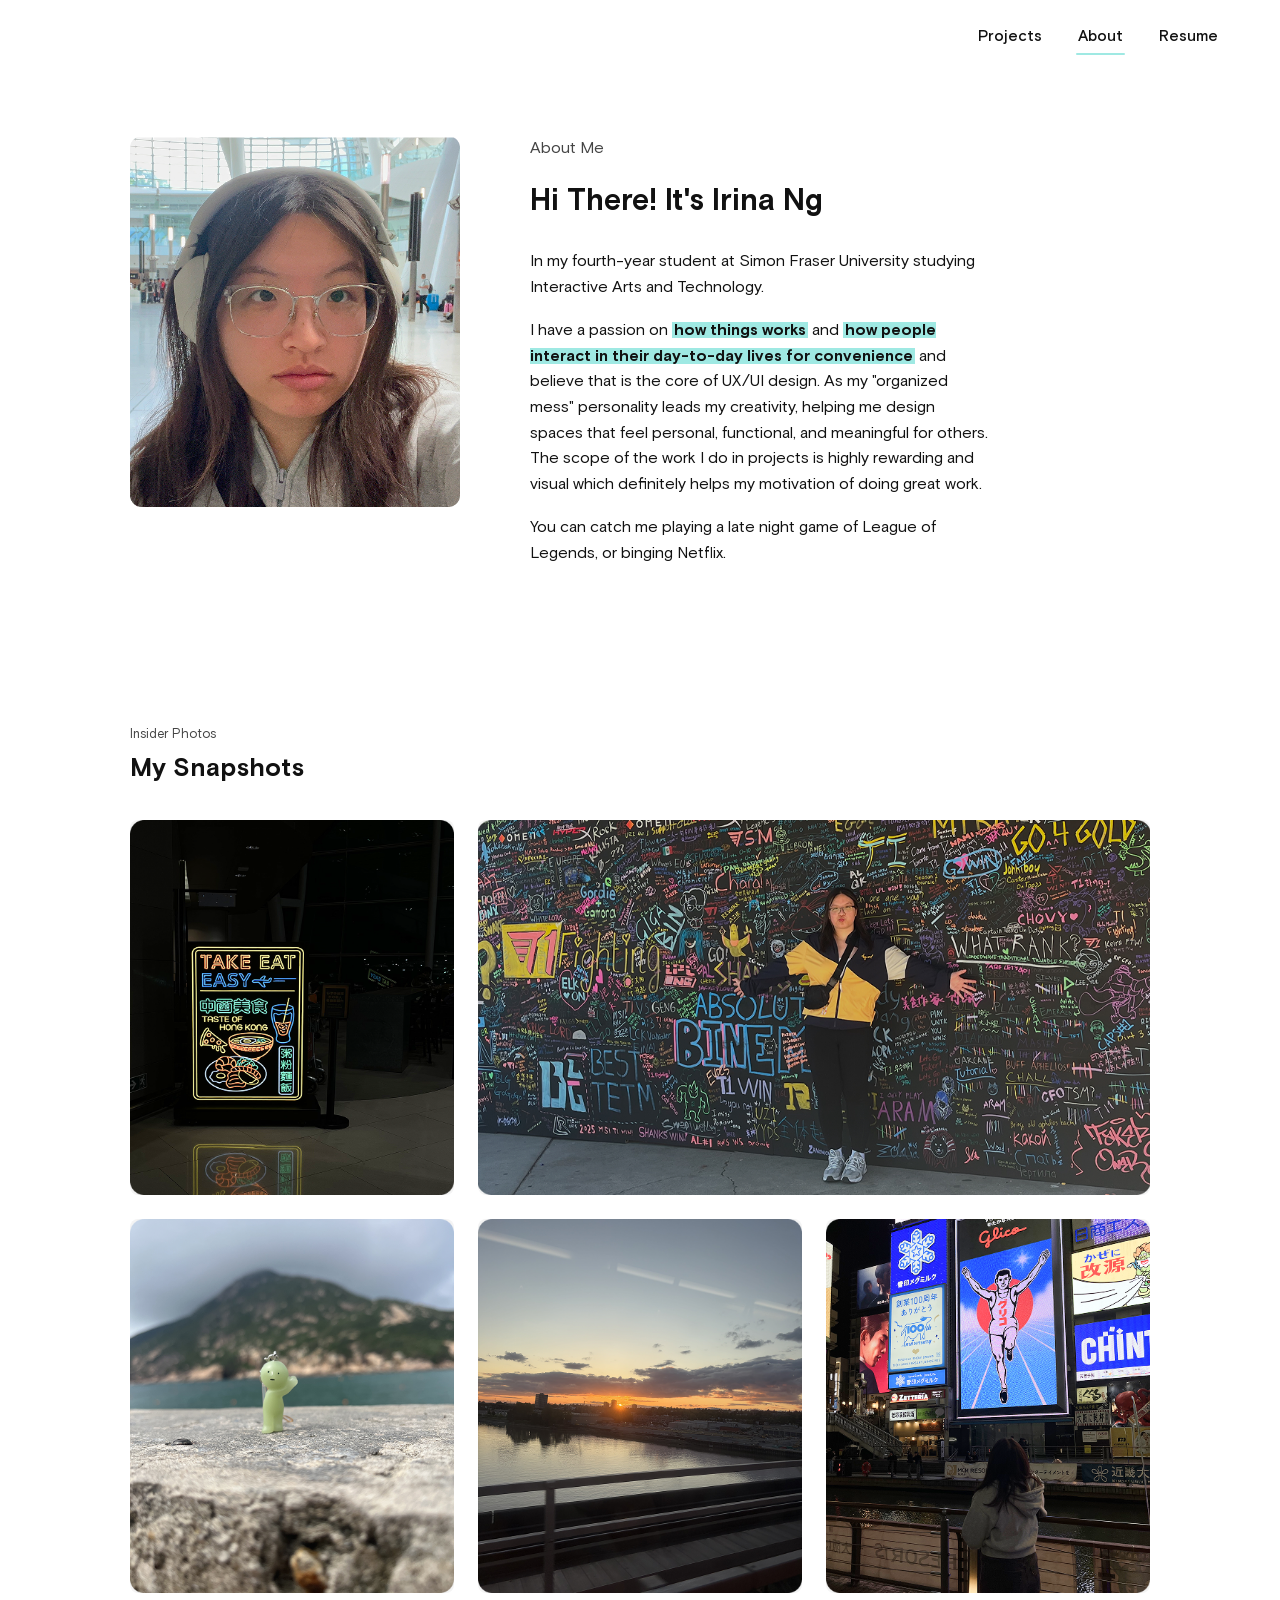
==== about.html @ c2bf8005 "claude input" ====
<!DOCTYPE html>
<html lang="en">
<head>
<meta charset="UTF-8">
<meta name="viewport" content="width=device-width, initial-scale=1.0">
<title>About — Irina Ng</title>
<link rel="stylesheet" href="css/style.css">
<link rel="stylesheet" href="css/about.css">
</head>
<body>

<a class="skip-link" href="#main-content">Skip to content</a>

<header class="site-header">
  <nav class="main-nav" aria-label="Primary">
    <a href="index.html#projects">Projects</a>
    <a href="about.html" aria-current="page">About</a>
    <a href="index.html#resume">Resume</a>
  </nav>
</header>

<main id="main-content" class="about-page">

  <section class="about-intro">
    <div class="about-photo">
      <img src="assets/images/about-profile.png" alt="Portrait of Irina Ng wearing glasses and headphones">
    </div>
    <div class="about-text">
      <p class="row-label">About Me</p>
      <h1>Hi There! It's Irina Ng</h1>
      <p>
        In my fourth-year student at Simon Fraser University studying
        Interactive Arts and Technology.
      </p>
      <p>
        I have a passion on <span class="highlight">how things works</span> and
        <span class="highlight">how people interact in their day-to-day lives
        for convenience</span> and believe that is the core of UX/UI design. As
        my "organized mess" personality leads my creativity, helping me design
        spaces that feel personal, functional, and meaningful for others. The
        scope of the work I do in projects is highly rewarding and visual which
        definitely helps my motivation of doing great work.
      </p>
      <p>
        You can catch me playing a late night game of League of Legends, or
        binging Netflix.
      </p>
    </div>
  </section>

  <section class="about-snapshots">
    <p class="row-label">Insider Photos</p>
    <h2>My Snapshots</h2>

    <div class="snapshot-grid">
      <div class="snapshot tall">
        <img src="assets/images/about-snap-neon-sign.png" alt="Glowing neon sign reading Take Eat Easy, Taste of Hong Kong">
      </div>
      <div class="snapshot wide">
        <img src="assets/images/about-snap-mural.png" alt="Irina standing in front of a colourful graffiti wall">
      </div>
      <div class="snapshot">
        <img src="assets/images/about-snap-figurine.png" alt="Small green figurine on a stone ledge with mountains in the background">
      </div>
      <div class="snapshot">
        <img src="assets/images/about-snap-sunset.png" alt="Sunset over a river seen from a SkyTrain platform">
      </div>
      <div class="snapshot">
        <img src="assets/images/about-snap-osaka.png" alt="Person looking up at neon billboards including the Glico running man sign in Osaka">
      </div>
    </div>
  </section>

</main>

<script>
  const header = document.querySelector('.site-header');
  const onScroll = () => header.classList.toggle('is-scrolled', window.scrollY > 8);
  document.addEventListener('scroll', onScroll, { passive: true });
  onScroll();
</script>

</body>
</html>
---- css/style.css ----
@font-face {
  font-family: 'Basis Grotesque Arabic Pro';
  src: url('../assets/fonts/BasisGrotesqueArabicPro-Regular.ttf') format('truetype');
  font-weight: 400;
  font-style: normal;
}

@font-face {
  font-family: 'Basis Grotesque Arabic Pro';
  src: url('../assets/fonts/BasisGrotesqueArabicPro-Medium.ttf') format('truetype');
  font-weight: 500;
  font-style: normal;
}

@font-face {
  font-family: 'Basis Grotesque Arabic Pro';
  src: url('../assets/fonts/BasisGrotesqueArabicPro-Bold.ttf') format('truetype');
  font-weight: 700;
  font-style: normal;
}

:root {
  --highlight: #9fe9e3;
  --black: #111111;
  --text-muted: #444444;
  --max-width: 1140px;
  --font-main: 'Basis Grotesque Arabic Pro', 'Inter', sans-serif;
}

* {
  margin: 0;
  padding: 0;
  box-sizing: border-box;
}

body {
  font-family: var(--font-main);
  color: var(--black);
  line-height: 1.5;
}

a {
  text-decoration: none;
  color: inherit;
}

/* Skip link */
.skip-link {
  position: absolute;
  left: 16px;
  top: -60px;
  background: var(--black);
  color: #fff;
  padding: 10px 18px;
  border-radius: 6px;
  font-size: 0.9rem;
  font-weight: 600;
  z-index: 1000;
  transition: top 0.2s ease;
}

.skip-link:focus {
  top: 16px;
}

/* Header */
.site-header {
  position: sticky;
  top: 0;
  z-index: 100;
  display: flex;
  justify-content: flex-end;
  align-items: center;
  padding: 22px 60px;
  background: rgba(255, 255, 255, 0.75);
  backdrop-filter: blur(10px);
  -webkit-backdrop-filter: blur(10px);
  border-bottom: 1px solid transparent;
  transition: border-color 0.25s ease, box-shadow 0.25s ease;
}

.site-header.is-scrolled {
  border-bottom-color: rgba(17, 17, 17, 0.08);
  box-shadow: 0 4px 16px rgba(0, 0, 0, 0.04);
}

.main-nav {
  display: flex;
  gap: 32px;
  font-size: 0.95rem;
}

.main-nav a {
  position: relative;
  padding: 4px 2px;
  font-weight: 500;
  transition: color 0.2s ease;
}

.main-nav a::after {
  content: "";
  position: absolute;
  left: 0;
  bottom: -2px;
  width: 0;
  height: 2px;
  background-color: var(--highlight);
  border-radius: 2px;
  transition: width 0.25s ease;
}

.main-nav a:hover {
  color: var(--black);
}

.main-nav a:hover::after,
.main-nav a:focus-visible::after,
.main-nav a[aria-current="page"]::after {
  width: 100%;
}

.main-nav a:focus-visible,
.skip-link:focus-visible,
.btn:focus-visible {
  outline: 2px solid #111;
  outline-offset: 3px;
  border-radius: 4px;
}

@media (prefers-reduced-motion: reduce) {
  .main-nav a,
  .main-nav a::after,
  .site-header,
  .skip-link {
    transition: none;
  }
}

/* Hero */
.hero {
  max-width: 760px;
  margin: 40px auto 100px;
  text-align: center;
  padding: 0 20px;
}

.hero-greeting {
  font-size: 0.85rem;
  color: var(--text-muted);
  margin-bottom: 18px;
}

.hero-title {
  font-family: var(--font-main);
  font-weight: 500;
  font-size: 1.9rem;
  line-height: 1.45;
  margin-bottom: 32px;
}

.highlight {
  background-color: var(--highlight);
  font-weight: 700;
  padding: 0 4px;
}

.btn {
  display: inline-block;
  background-color: var(--black);
  color: #fff;
  font-family: var(--font-main);
  font-weight: 600;
  font-size: 0.9rem;
  padding: 12px 28px;
  border-radius: 8px;
}

/* Projects */
.projects {
  max-width: var(--max-width);
  margin: 0 auto;
  padding: 0 60px 120px;
  display: flex;
  flex-direction: column;
  gap: 100px;
}

.project {
  display: grid;
  grid-template-columns: 400px 1fr;
  gap: 60px;
  align-items: center;
}

.project-image {
  border: 1px solid #ddd;
  border-radius: 6px;
  overflow: hidden;
}

.project-image img {
  display: block;
  width: 100%;
  height: auto;
}

.project-image.portrait {
  max-width: 400px;
}

.project-info h2 {
  font-family: var(--font-main);
  font-weight: 700;
  font-size: 1.6rem;
  margin-bottom: 8px;
}

.project-tag {
  font-size: 0.85rem;
  color: var(--text-muted);
  margin-bottom: 18px;
}

.project-desc {
  font-size: 1rem;
  color: var(--black);
  max-width: 480px;
  margin-bottom: 24px;
}

/* Responsive */
@media (max-width: 800px) {
  .site-header {
    padding: 20px 24px;
    justify-content: center;
  }

  .hero-title {
    font-size: 1.6rem;
  }

  .project {
    grid-template-columns: 1fr;
    gap: 24px;
    text-align: center;
  }

  .project-image,
  .project-image.portrait {
    max-width: 320px;
    margin: 0 auto;
  }

  .project-desc {
    margin: 0 auto 24px;
  }
}
---- css/about.css ----
.about-page {
  max-width: var(--max-width);
  margin: 0 auto;
  padding: 60px 60px 120px;
}

.row-label {
  font-size: 0.8rem;
  color: var(--text-muted);
}

/* Intro */
.about-intro {
  display: grid;
  grid-template-columns: 330px 1fr;
  gap: 70px;
  align-items: start;
  margin-bottom: 140px;
}

.about-photo img {
  width: 100%;
  display: block;
  border-radius: 6px;
  object-fit: cover;
}

.about-text h1 {
  font-size: 1.9rem;
  font-weight: 700;
  margin: 6px 0 24px;
}

.about-text p {
  font-size: 1rem;
  line-height: 1.6;
  margin-bottom: 18px;
  max-width: 460px;
}

.about-text .highlight {
  background-color: var(--highlight);
  padding: 0 2px;
}

/* Snapshots */
.about-snapshots h2 {
  font-size: 1.6rem;
  font-weight: 700;
  margin: 6px 0 32px;
}

.snapshot-grid {
  display: grid;
  grid-template-columns: repeat(3, 1fr);
  gap: 24px;
}

.snapshot {
  border-radius: 8px;
  overflow: hidden;
  background: #f4f4f4;
}

.snapshot img {
  width: 100%;
  height: 100%;
  display: block;
  object-fit: cover;
}

.snapshot.tall {
  grid-row: 1;
  grid-column: 1;
}

.snapshot.wide {
  grid-row: 1;
  grid-column: 2 / span 2;
}

.snapshot-placeholder {
  display: flex;
  align-items: center;
  justify-content: center;
  border: 1px dashed #ccc;
  color: var(--text-muted);
  font-size: 0.85rem;
  min-height: 180px;
}

@media (max-width: 800px) {
  .about-page {
    padding: 40px 24px 80px;
  }

  .about-intro {
    grid-template-columns: 1fr;
    gap: 32px;
    margin-bottom: 80px;
  }

  .about-photo img {
    max-width: 280px;
  }

  .snapshot-grid {
    grid-template-columns: 1fr;
  }

  .snapshot.tall,
  .snapshot.wide,
  .snapshot:nth-of-type(3),
  .snapshot:nth-of-type(4),
  .snapshot:nth-of-type(5) {
    grid-row: auto;
    grid-column: auto;
  }
}
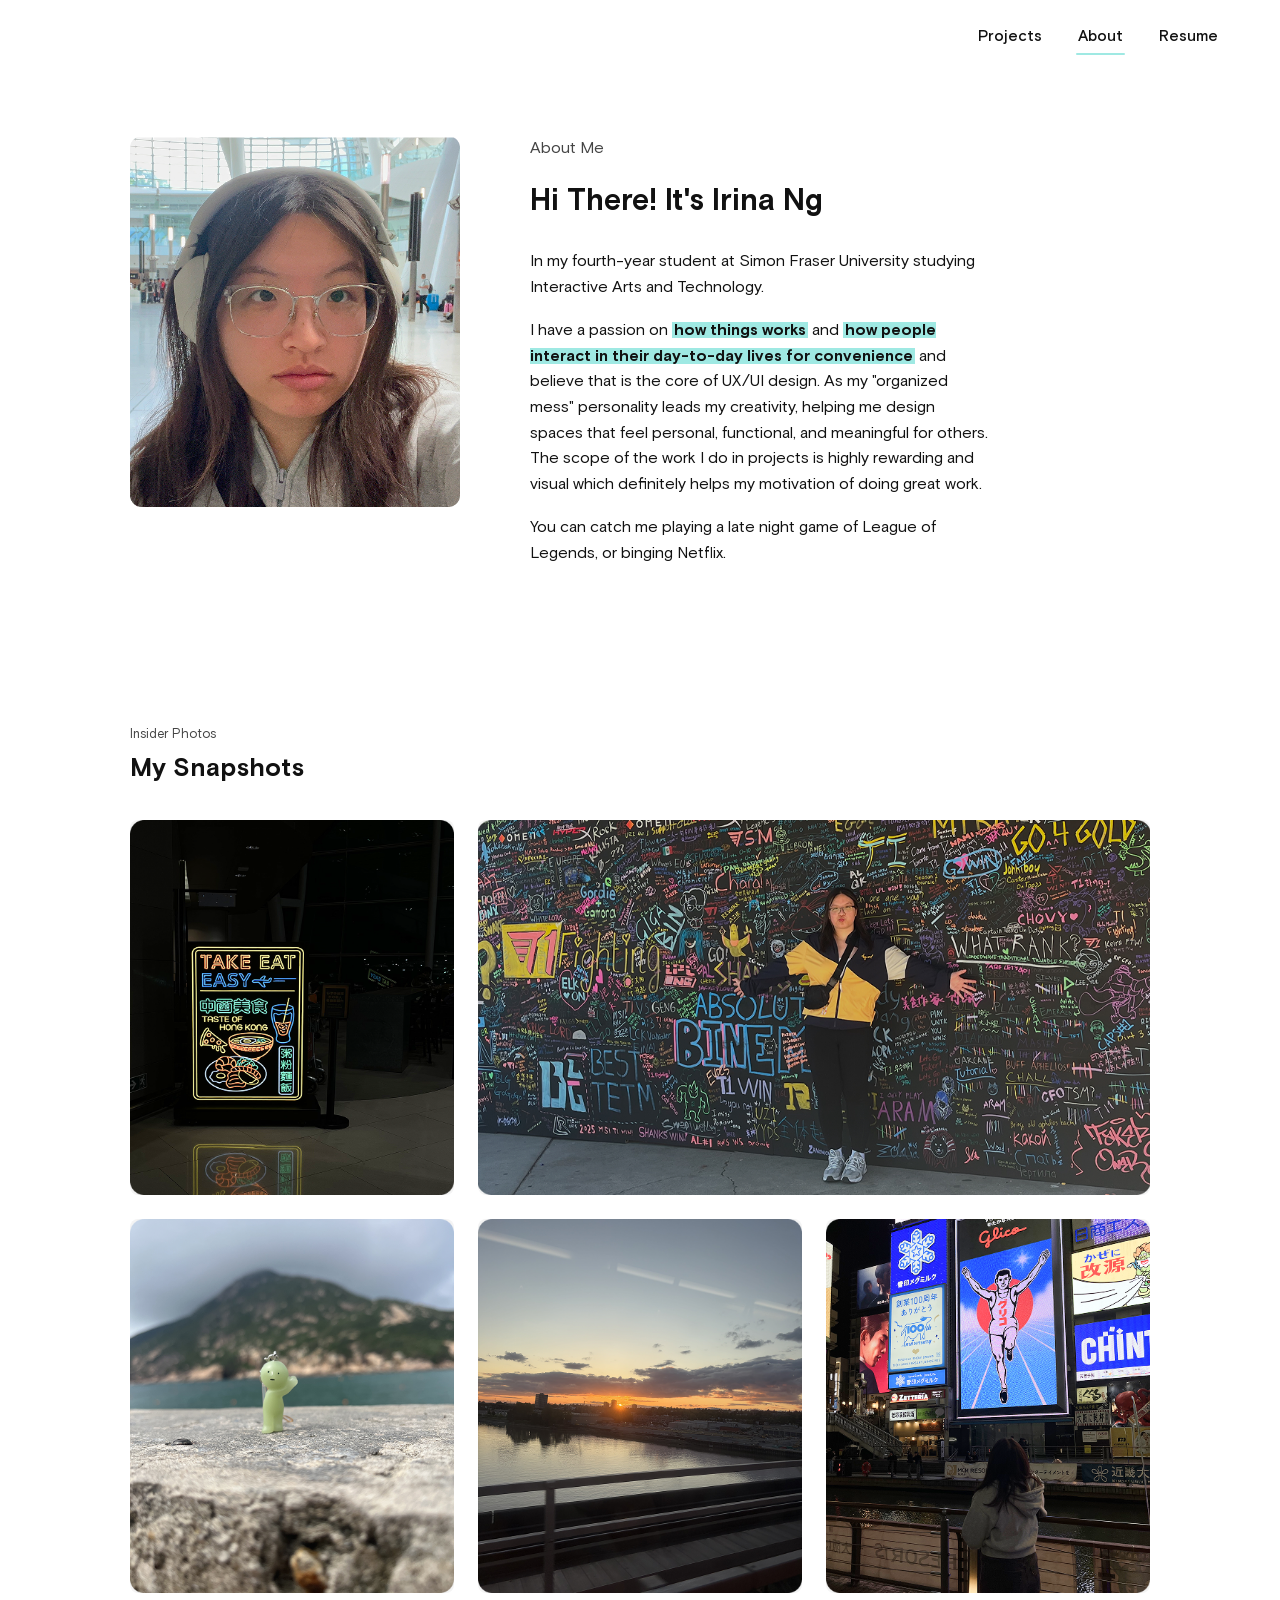
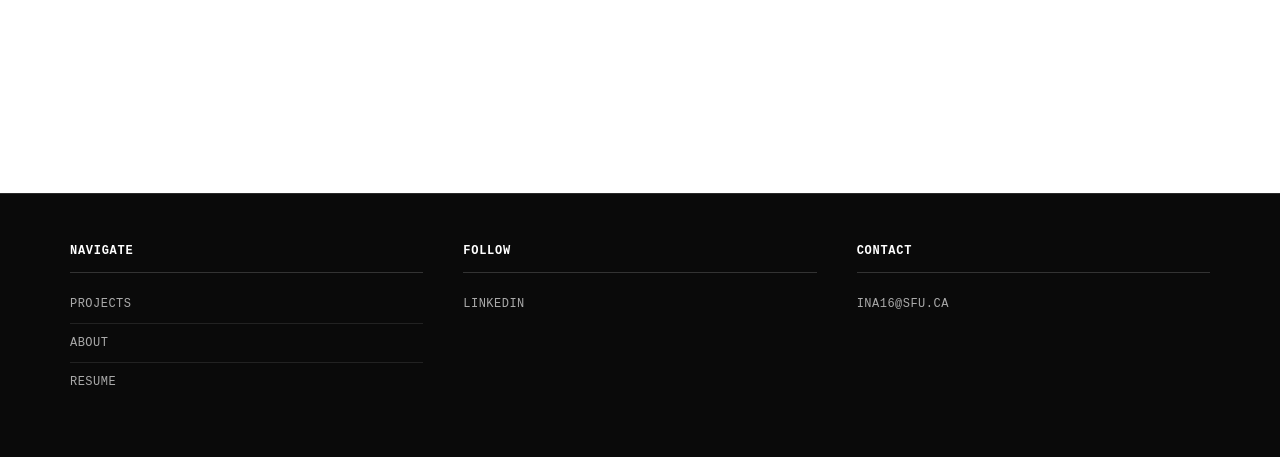
==== commit d1560bf7: "." ====
--- a/about.html
+++ b/about.html
@@ -6,6 +6,7 @@
 <title>About — Irina Ng</title>
 <link rel="stylesheet" href="css/style.css">
 <link rel="stylesheet" href="css/about.css">
+<link rel="stylesheet" href="css/footer.css">
 </head>
 <body>
 
@@ -15,7 +16,7 @@
   <nav class="main-nav" aria-label="Primary">
     <a href="index.html#projects">Projects</a>
     <a href="about.html" aria-current="page">About</a>
-    <a href="index.html#resume">Resume</a>
+    <a href="assets/files/Irina-Ng-Resume.pdf" target="_blank" rel="noopener">Resume</a>
   </nav>
 </header>
 
@@ -73,6 +74,31 @@
 
 </main>
 
+<footer class="site-footer">
+  <div class="footer-grid">
+    <div class="footer-col">
+      <h3>Navigate</h3>
+      <ul>
+        <li><a href="index.html#projects">Projects</a></li>
+        <li><a href="about.html">About</a></li>
+        <li><a href="assets/files/Irina-Ng-Resume.pdf" target="_blank" rel="noopener">Resume</a></li>
+      </ul>
+    </div>
+    <div class="footer-col">
+      <h3>Follow</h3>
+      <ul>
+        <li><a href="https://www.linkedin.com/in/irina-ng/" target="_blank" rel="noopener">LinkedIn</a></li>
+      </ul>
+    </div>
+    <div class="footer-col">
+      <h3>Contact</h3>
+      <ul>
+        <li><a href="mailto:ina16@sfu.ca">ina16@sfu.ca</a></li>
+      </ul>
+    </div>
+  </div>
+</footer>
+
 <script>
   const header = document.querySelector('.site-header');
   const onScroll = () => header.classList.toggle('is-scrolled', window.scrollY > 8);
--- a/css/style.css
+++ b/css/style.css
@@ -173,6 +173,25 @@
   font-size: 0.9rem;
   padding: 12px 28px;
   border-radius: 8px;
+  transition: transform 0.2s ease, box-shadow 0.2s ease, background-color 0.2s ease;
+}
+
+.btn:hover,
+.btn:focus-visible {
+  background-color: #2a2a2a;
+  transform: translateY(-2px);
+  box-shadow: 0 6px 16px rgba(0, 0, 0, 0.18);
+}
+
+.btn:active {
+  transform: translateY(0);
+  box-shadow: 0 2px 6px rgba(0, 0, 0, 0.15);
+}
+
+@media (prefers-reduced-motion: reduce) {
+  .btn {
+    transition: none;
+  }
 }
 
 /* Projects */
--- a/css/footer.css
+++ b/css/footer.css
@@ -0,0 +1,65 @@
+.site-footer {
+  background: #0a0a0a;
+  color: #fff;
+  padding: 48px 60px 56px;
+  border-top: 1px solid #2a2a2a;
+  margin-top: 80px;
+}
+
+.footer-grid {
+  display: grid;
+  grid-template-columns: repeat(3, 1fr);
+  gap: 40px;
+  max-width: var(--max-width);
+  margin: 0 auto;
+}
+
+.footer-col h3 {
+  font-family: 'Courier New', monospace;
+  font-size: 0.75rem;
+  font-weight: 700;
+  letter-spacing: 0.06em;
+  text-transform: uppercase;
+  padding-bottom: 12px;
+  border-bottom: 1px solid #333;
+  margin-bottom: 12px;
+}
+
+.footer-col ul {
+  list-style: none;
+}
+
+.footer-col li {
+  border-bottom: 1px solid #222;
+}
+
+.footer-col li:last-child {
+  border-bottom: none;
+}
+
+.footer-col a {
+  display: block;
+  font-family: 'Courier New', monospace;
+  font-size: 0.75rem;
+  letter-spacing: 0.04em;
+  text-transform: uppercase;
+  color: #aaa;
+  padding: 10px 0;
+  transition: color 0.2s ease;
+}
+
+.footer-col a:hover,
+.footer-col a:focus-visible {
+  color: #fff;
+}
+
+@media (max-width: 800px) {
+  .site-footer {
+    padding: 40px 24px 48px;
+  }
+
+  .footer-grid {
+    grid-template-columns: 1fr;
+    gap: 32px;
+  }
+}
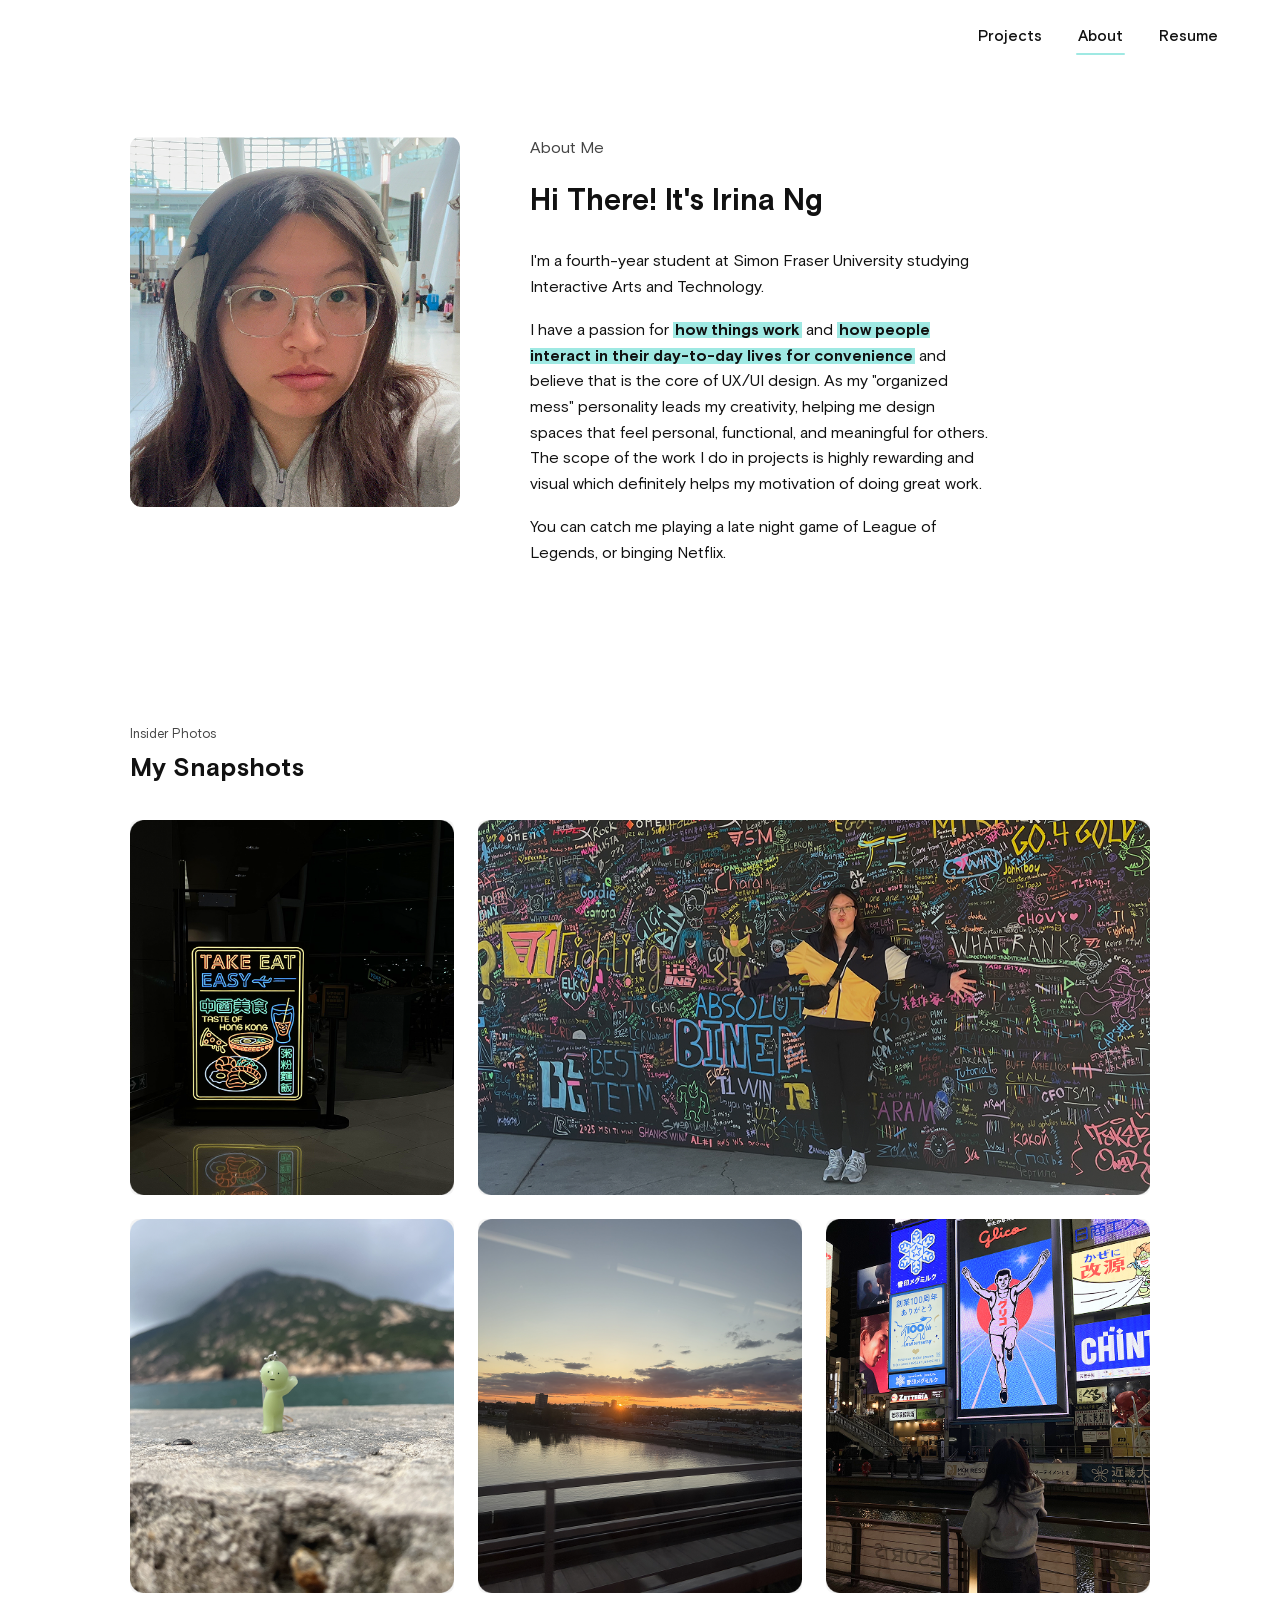
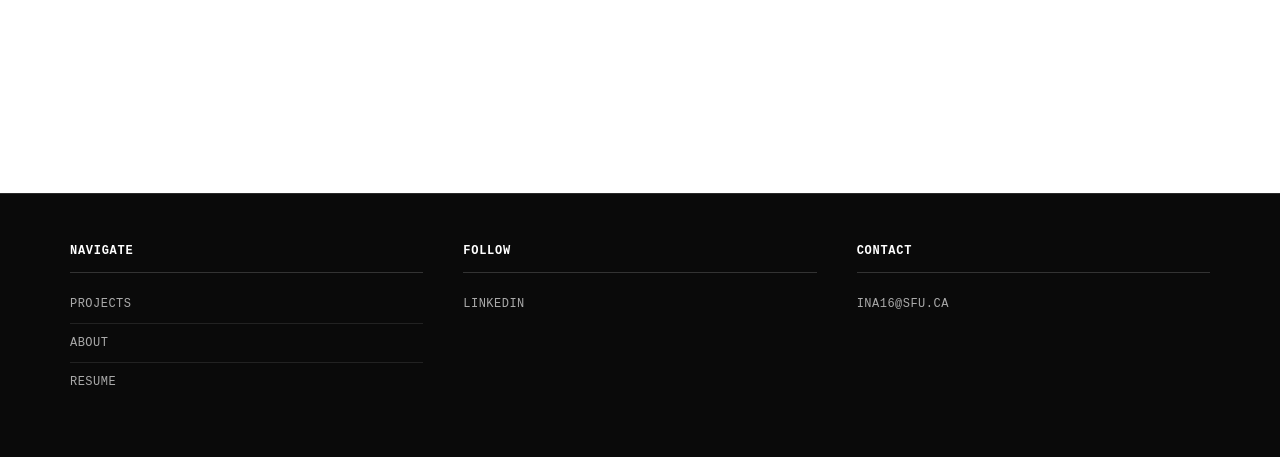
==== commit 7d6bd6ea: "." ====
--- a/about.html
+++ b/about.html
@@ -30,11 +30,11 @@
       <p class="row-label">About Me</p>
       <h1>Hi There! It's Irina Ng</h1>
       <p>
-        In my fourth-year student at Simon Fraser University studying
+        I'm a fourth-year student at Simon Fraser University studying
         Interactive Arts and Technology.
       </p>
       <p>
-        I have a passion on <span class="highlight">how things works</span> and
+        I have a passion for <span class="highlight">how things work</span> and
         <span class="highlight">how people interact in their day-to-day lives
         for convenience</span> and believe that is the core of UX/UI design. As
         my "organized mess" personality leads my creativity, helping me design
--- a/css/style.css
+++ b/css/style.css
@@ -138,14 +138,58 @@
 
 /* Hero */
 .hero {
-  max-width: 760px;
+  position: relative;
+  width: 60%;
+  max-width: 1000px;
   margin: 40px auto 100px;
   text-align: center;
   padding: 0 20px;
 }
 
+.hero-icon {
+  position: absolute;
+  width: 28px;
+  height: 28px;
+  fill: none;
+  stroke: var(--black);
+  stroke-width: 1.5;
+  stroke-linecap: round;
+  stroke-linejoin: round;
+  opacity: 0.55;
+}
+
+.hero-icon--cursor {
+  top: -10px;
+  left: 0;
+  transform: rotate(-12deg);
+  fill: var(--highlight);
+  stroke: var(--black);
+}
+
+.hero-icon--search {
+  top: 30px;
+  right: -10px;
+}
+
+.hero-icon--access {
+  bottom: 20px;
+  left: -30px;
+}
+
+.hero-icon--spark {
+  bottom: -20px;
+  right: 30px;
+  stroke: #2f9e94;
+}
+
+@media (max-width: 800px) {
+  .hero-icon {
+    display: none;
+  }
+}
+
 .hero-greeting {
-  font-size: 0.85rem;
+  font-size: 1rem;
   color: var(--text-muted);
   margin-bottom: 18px;
 }
@@ -153,8 +197,8 @@
 .hero-title {
   font-family: var(--font-main);
   font-weight: 500;
-  font-size: 1.9rem;
-  line-height: 1.45;
+  font-size: 2.6rem;
+  line-height: 1.4;
   margin-bottom: 32px;
 }
 
@@ -254,6 +298,10 @@
     justify-content: center;
   }
 
+  .hero {
+    width: 100%;
+  }
+
   .hero-title {
     font-size: 1.6rem;
   }
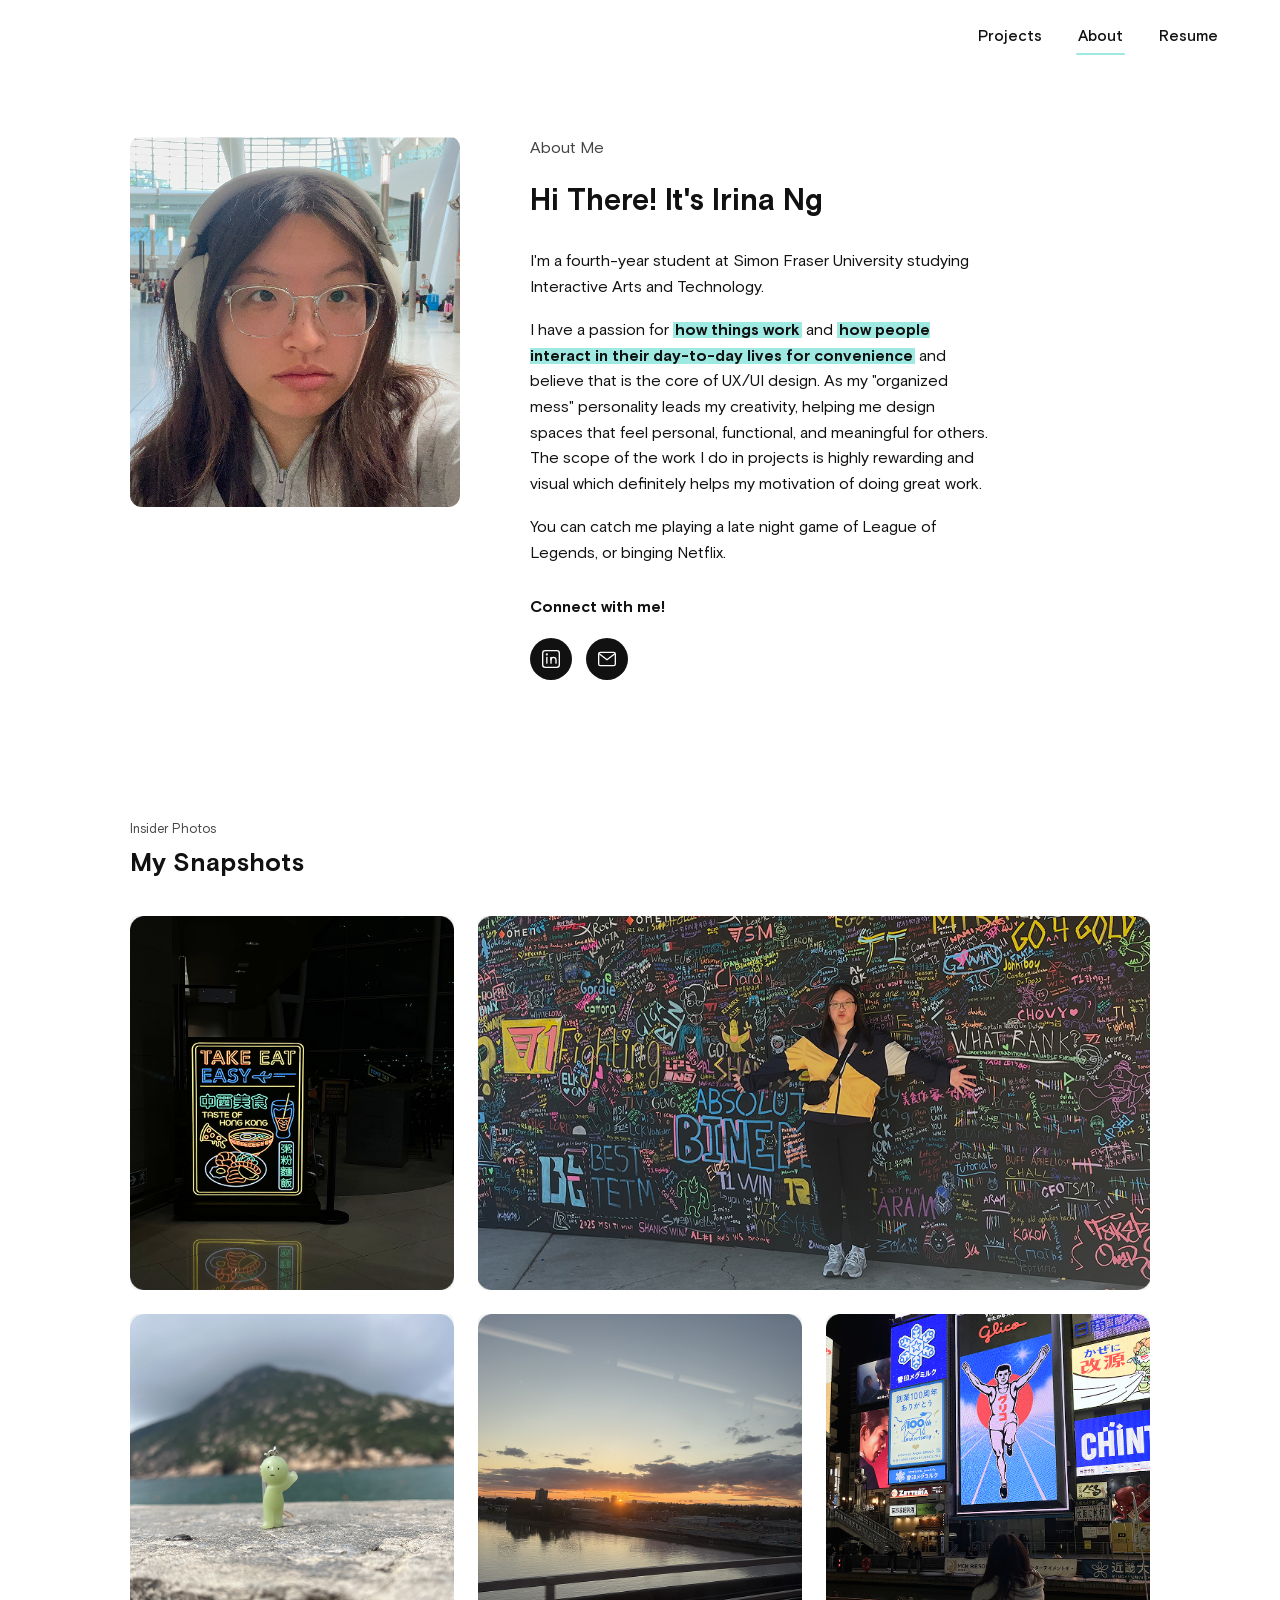
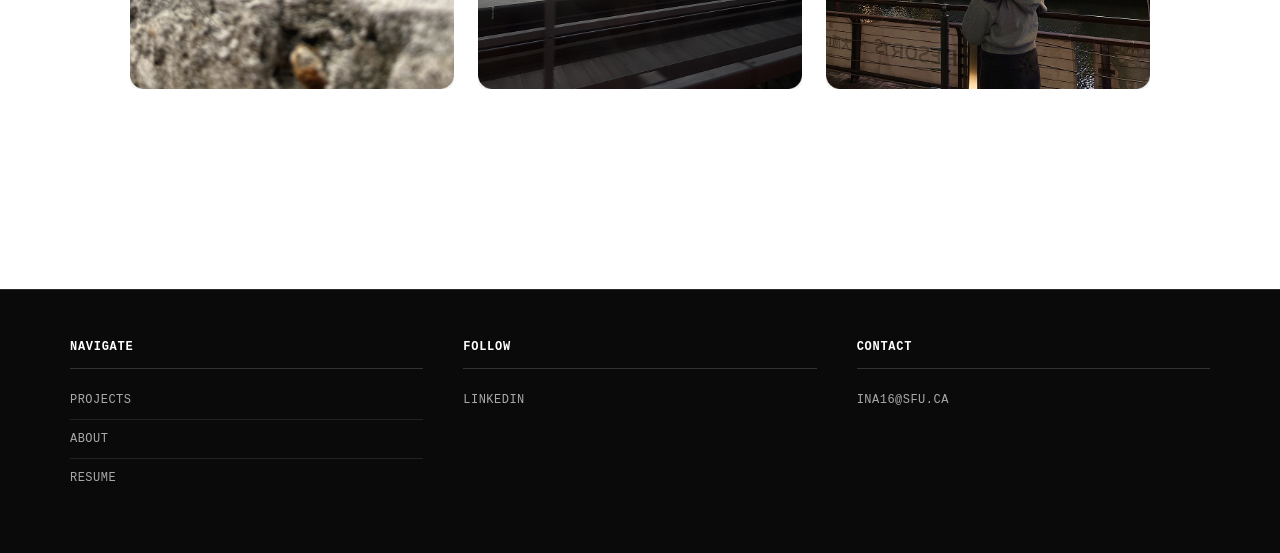
==== commit 5ad34e7f: "chagning fonts" ====
--- a/about.html
+++ b/about.html
@@ -46,6 +46,27 @@
         You can catch me playing a late night game of League of Legends, or
         binging Netflix.
       </p>
+
+      <div class="connect">
+        <p class="connect-label">Connect with me!</p>
+        <div class="connect-icons">
+          <a href="https://www.linkedin.com/in/irina-ng/" target="_blank" rel="noopener" aria-label="Irina's LinkedIn profile" class="connect-icon">
+            <svg viewBox="0 0 24 24" aria-hidden="true">
+              <rect x="2" y="2" width="20" height="20" rx="3"/>
+              <line x1="7" y1="10" x2="7" y2="17"/>
+              <circle cx="7" cy="6.5" r="0.5" fill="currentColor"/>
+              <line x1="12" y1="10" x2="12" y2="17"/>
+              <path d="M12 13c0-1.7 1.3-3 3-3s3 1.3 3 3v4"/>
+            </svg>
+          </a>
+          <a href="mailto:ina16@sfu.ca" aria-label="Email Irina" class="connect-icon">
+            <svg viewBox="0 0 24 24" aria-hidden="true">
+              <rect x="2" y="4" width="20" height="16" rx="2"/>
+              <path d="M3 6l9 7 9-7"/>
+            </svg>
+          </a>
+        </div>
+      </div>
     </div>
   </section>
 
--- a/css/style.css
+++ b/css/style.css
@@ -15,6 +15,20 @@
 @font-face {
   font-family: 'Basis Grotesque Arabic Pro';
   src: url('../assets/fonts/BasisGrotesqueArabicPro-Bold.ttf') format('truetype');
+  font-weight: 700;
+  font-style: normal;
+}
+
+@font-face {
+  font-family: 'GT Pressura';
+  src: url('../assets/fonts/GT-Pressura-Regular.ttf') format('truetype');
+  font-weight: 400;
+  font-style: normal;
+}
+
+@font-face {
+  font-family: 'GT Pressura';
+  src: url('../assets/fonts/GT-Pressura-Bold.ttf') format('truetype');
   font-weight: 700;
   font-style: normal;
 }
@@ -25,6 +39,7 @@
   --text-muted: #444444;
   --max-width: 1140px;
   --font-main: 'Basis Grotesque Arabic Pro', 'Inter', sans-serif;
+  --font-caption: 'GT Pressura', 'Inter', sans-serif;
 }
 
 * {
--- a/css/about.css
+++ b/css/about.css
@@ -41,6 +41,57 @@
 .about-text .highlight {
   background-color: var(--highlight);
   padding: 0 2px;
+}
+
+/* Connect */
+.connect {
+  margin-top: 28px;
+}
+
+.connect-label {
+  font-weight: 700;
+  font-size: 1rem;
+  margin-bottom: 12px;
+}
+
+.connect-icons {
+  display: flex;
+  gap: 14px;
+}
+
+.connect-icon {
+  display: flex;
+  align-items: center;
+  justify-content: center;
+  width: 42px;
+  height: 42px;
+  border-radius: 50%;
+  background: var(--black);
+  color: #fff;
+  transition: transform 0.2s ease, background-color 0.2s ease;
+}
+
+.connect-icon svg {
+  width: 20px;
+  height: 20px;
+  fill: none;
+  stroke: currentColor;
+  stroke-width: 1.6;
+  stroke-linecap: round;
+  stroke-linejoin: round;
+}
+
+.connect-icon:hover,
+.connect-icon:focus-visible {
+  background-color: var(--highlight);
+  color: var(--black);
+  transform: translateY(-2px);
+}
+
+@media (prefers-reduced-motion: reduce) {
+  .connect-icon {
+    transition: none;
+  }
 }
 
 /* Snapshots */
